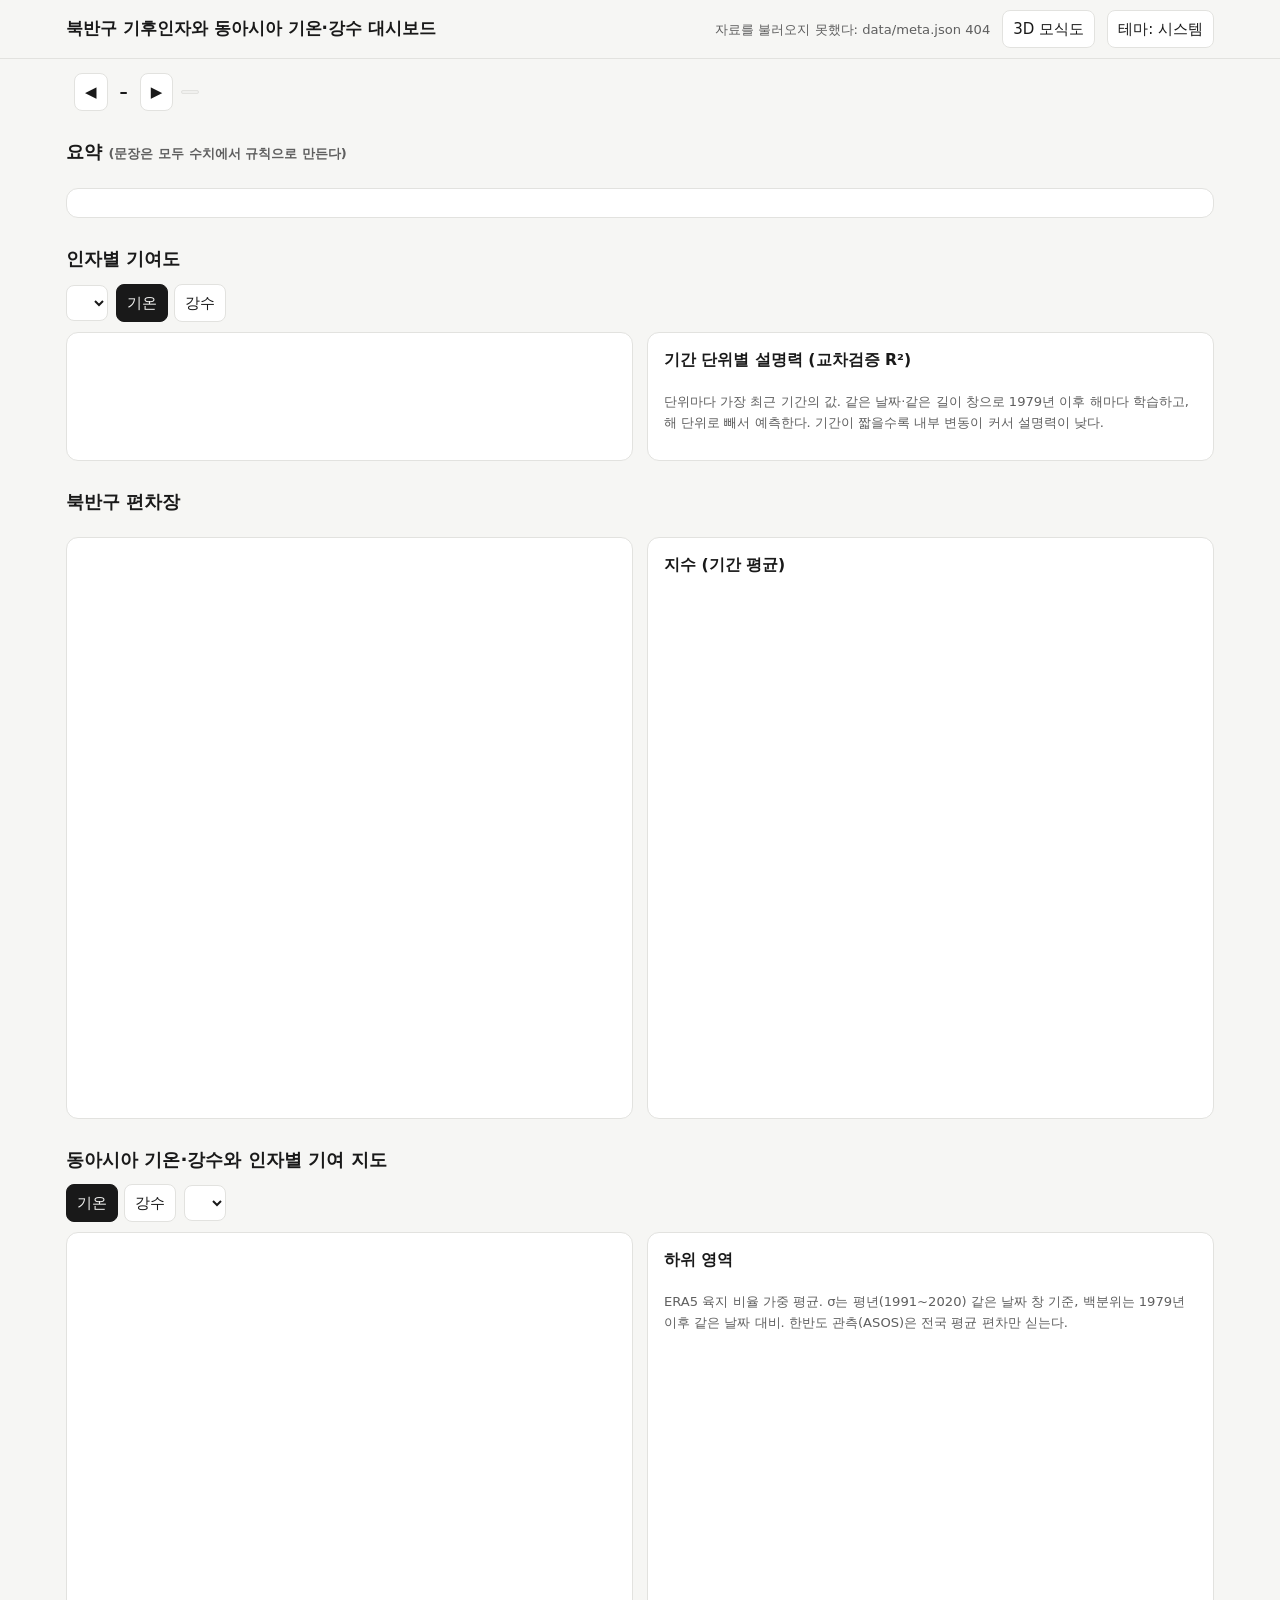
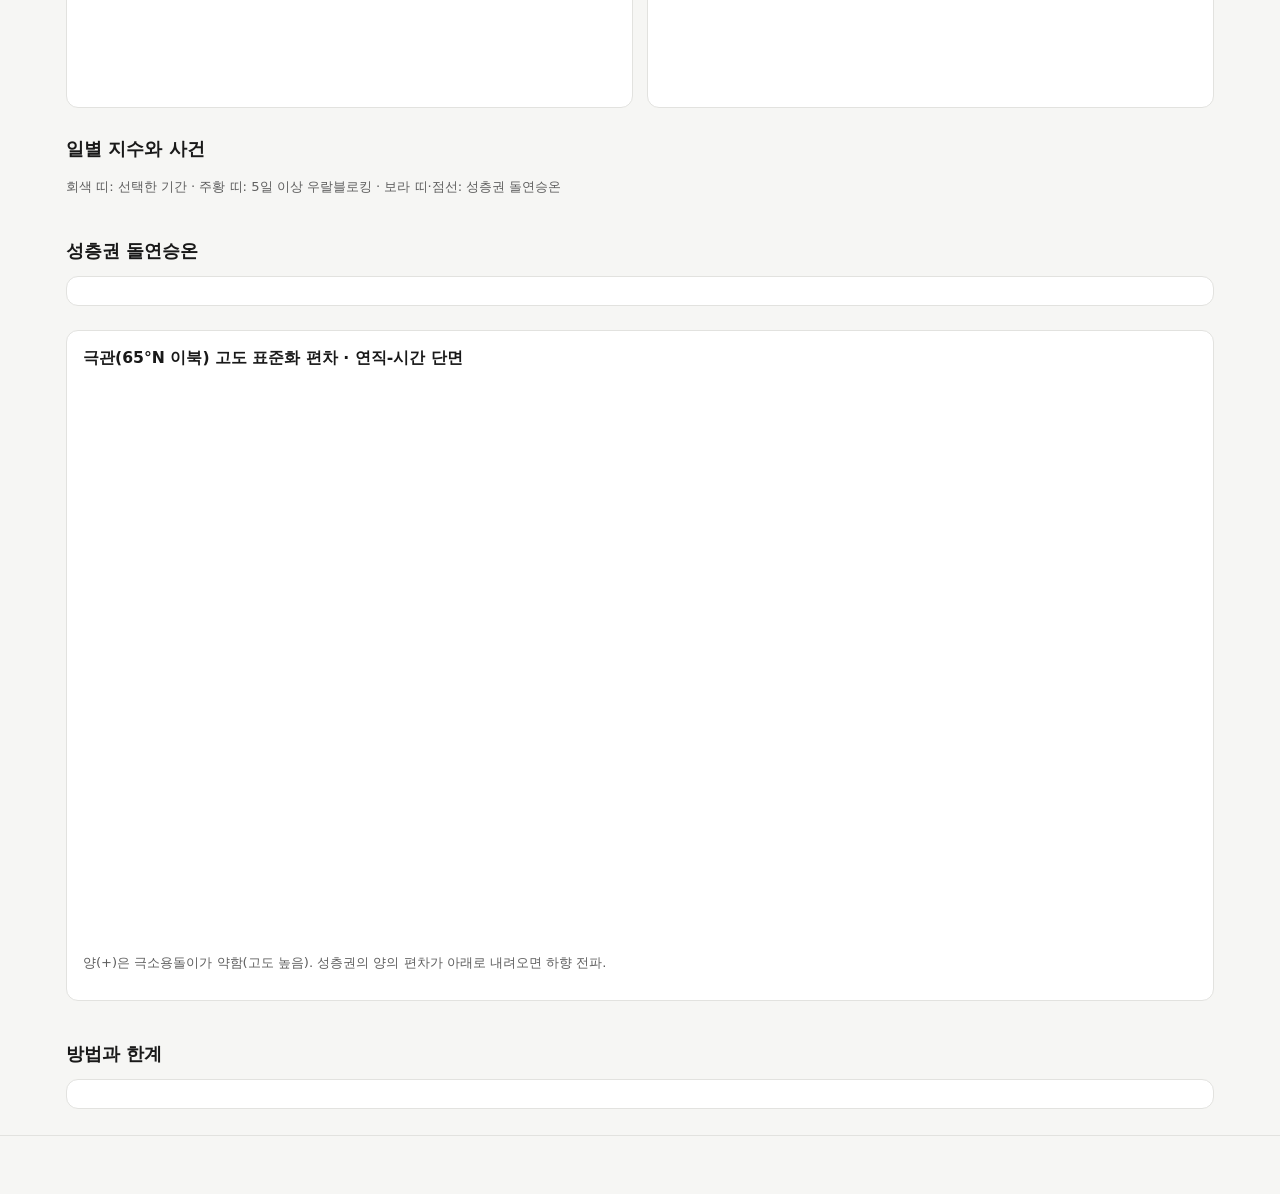
==== site/index.html @ d6f5bda0 "6·7단계: 정적 대시보드(site/)와 three.js 동적 모식도(site/schematic/) - 빌드 도구 없는 정적 페이지, 상대 경로, 밝음/어둠 테마, 휴대폰 폭 - " ====
<!doctype html>
<html lang="ko">
<head>
<meta charset="utf-8">
<meta name="viewport" content="width=device-width,initial-scale=1">
<title>동아시아 기후인자 대시보드</title>
<meta name="description" content="ERA5와 기상청 ASOS로 본 북반구 기후인자(우랄블로킹, 성층권 돌연승온, 엔소 등)와 동아시아·한반도 기온·강수 편차의 기간별 객관 분석">
<link rel="stylesheet" href="assets/style.css">
<script>try{const t=localStorage.getItem("theme");if(t)document.documentElement.dataset.theme=t}catch(e){}</script>
</head>
<body>
<header class="top"><div class="wrap">
  <h1>북반구 기후인자와 동아시아 기온·강수 대시보드</h1>
  <span class="meta" id="dataEnd">자료 불러오는 중…</span>
  <a href="schematic/" id="schemLink"><button type="button">3D 모식도</button></a>
  <button type="button" id="themeBtn" aria-label="테마 바꾸기">테마: 시스템</button>
</div></header>
<main class="wrap">
  <div class="controls" role="group" aria-label="기간 선택">
    <div class="tabs" id="kindTabs"></div>
    <button type="button" id="prevBtn" aria-label="앞 기간">◀</button>
    <span class="label" id="periodLabel">–</span>
    <button type="button" id="nextBtn" aria-label="뒤 기간">▶</button>
    <span class="pill" id="periodState"></span>
  </div>

  <section>
    <h2>요약 <span class="small">(문장은 모두 수치에서 규칙으로 만든다)</span></h2>
    <div class="tiles" id="tiles"></div>
    <div class="card" style="margin-top:12px"><ul class="sent" id="sentences"></ul></div>
  </section>

  <section>
    <h2>인자별 기여도</h2>
    <div class="row">
      <select id="regionSel" aria-label="영역"></select>
      <div class="tabs" id="varTabs"><button type="button" data-v="t" class="on">기온</button><button type="button" data-v="p">강수</button></div>
    </div>
    <div class="grid2" style="margin-top:10px">
      <div class="card"><div class="chart" id="barChart"></div><p class="small" id="barNote"></p></div>
      <div class="card"><h3 style="margin-top:0">기간 단위별 설명력 (교차검증 R²)</h3><div class="tw" id="r2Table"></div>
        <p class="small">단위마다 가장 최근 기간의 값. 같은 날짜·같은 길이 창으로 1979년 이후 해마다 학습하고, 해 단위로 빼서 예측한다. 기간이 짧을수록 내부 변동이 커서 설명력이 낮다.</p></div>
    </div>
  </section>

  <section>
    <h2>북반구 편차장</h2>
    <div class="tabs" id="nhTabs"></div>
    <div class="grid2" style="margin-top:10px">
      <div class="card mapbox"><canvas id="nhMap" width="600" height="600" aria-label="북반구 극투영 편차 지도"></canvas><div class="tip" id="nhTip"></div>
        <div class="legend" id="nhLegend"></div><p class="small" id="nhNote"></p></div>
      <div class="card">
        <h3 style="margin-top:0">지수 (기간 평균)</h3><div class="tw" id="idxTable"></div>
      </div>
    </div>
  </section>

  <section>
    <h2>동아시아 기온·강수와 인자별 기여 지도</h2>
    <div class="row">
      <div class="tabs" id="eaVarTabs"><button type="button" data-v="t2m" class="on">기온</button><button type="button" data-v="tp">강수</button></div>
      <select id="eaLayerSel" aria-label="지도 층"></select>
    </div>
    <div class="grid2" style="margin-top:10px">
      <div class="card mapbox"><canvas id="eaMap" width="600" height="480" aria-label="동아시아 지도"></canvas><div class="tip" id="eaTip"></div>
        <div class="legend" id="eaLegend"></div><p class="small" id="eaNote"></p></div>
      <div class="card"><h3 style="margin-top:0">하위 영역</h3><div class="tw" id="regTable"></div>
        <p class="small">ERA5 육지 비율 가중 평균. σ는 평년(1991~2020) 같은 날짜 창 기준, 백분위는 1979년 이후 같은 날짜 대비. 한반도 관측(ASOS)은 전국 평균 편차만 싣는다.</p></div>
    </div>
  </section>

  <section>
    <h2>일별 지수와 사건</h2>
    <p class="small">회색 띠: 선택한 기간 · 주황 띠: 5일 이상 우랄블로킹 · 보라 띠·점선: 성층권 돌연승온</p>
    <div class="grid2" id="tsGrid"></div>
  </section>

  <section id="sswSec">
    <h2 id="sswTitle">성층권 돌연승온</h2>
    <div class="card"><ul class="sent" id="sswSent"></ul></div>
    <div class="grid2" style="margin-top:12px" id="sswCharts"></div>
    <div class="card mapbox" style="margin-top:12px"><h3 style="margin-top:0">극관(65°N 이북) 고도 표준화 편차 · 연직-시간 단면</h3>
      <canvas id="pchCanvas" aria-label="극관 고도 편차 단면"></canvas><div class="tip" id="pchTip"></div>
      <div class="legend" id="pchLegend"></div><p class="small">양(+)은 극소용돌이가 약함(고도 높음). 성층권의 양의 편차가 아래로 내려오면 하향 전파.</p></div>
    <div class="grid2" style="margin-top:12px" id="sswHist"></div>
  </section>

  <section>
    <h2>방법과 한계</h2>
    <div class="card small" id="methods"></div>
  </section>
</main>
<footer><div class="wrap" id="footer"></div></footer>
<script src="assets/viz.js"></script>
<script src="assets/app.js"></script>
</body>
</html>
---- site/assets/style.css ----
/* 대시보드·모식도 공통 스타일. 색은 역할별 토큰으로만 쓴다. */
:root {
  color-scheme: light;
  --bg: #f6f6f4; --surface: #ffffff; --surface-2: #f0f0ee; --line: #e2e2df;
  --ink: #191919; --ink-2: #5f5f5f; --ink-3: #8a8a8a;
  --warm: #c8393a; --cool: #2370cd; --accent: #257de0; --accent-ink: #ffffff;
  --s1: #257de0; --s2: #f47230; --s3: #00b894; --s4: #6a4ce2; --grid: #ececea;
  --band-block: rgba(244, 114, 48, .16); --band-ssw: rgba(106, 76, 226, .16); --band-sel: rgba(25, 25, 25, .07);
  --note: #fff6e0; --note-line: #efd9a3;
}
@media (prefers-color-scheme: dark) {
  :root:not([data-theme="light"]) {
    color-scheme: dark;
    --bg: #121212; --surface: #1c1c1c; --surface-2: #262626; --line: #333333;
    --ink: #efefef; --ink-2: #a8a8a8; --ink-3: #7c7c7c;
    --warm: #eb6263; --cool: #4f9bf0; --accent: #338ced; --accent-ink: #0b0b0b;
    --s1: #338ced; --s2: #e76624; --s3: #00a888; --s4: #9887ef; --grid: #2a2a2a;
    --band-block: rgba(231, 102, 36, .22); --band-ssw: rgba(152, 135, 239, .22); --band-sel: rgba(255, 255, 255, .08);
    --note: #2b2615; --note-line: #4d4223;
  }
}
:root[data-theme="dark"] {
  color-scheme: dark;
  --bg: #121212; --surface: #1c1c1c; --surface-2: #262626; --line: #333333;
  --ink: #efefef; --ink-2: #a8a8a8; --ink-3: #7c7c7c;
  --warm: #eb6263; --cool: #4f9bf0; --accent: #338ced; --accent-ink: #0b0b0b;
  --s1: #338ced; --s2: #e76624; --s3: #00a888; --s4: #9887ef; --grid: #2a2a2a;
  --band-block: rgba(231, 102, 36, .22); --band-ssw: rgba(152, 135, 239, .22); --band-sel: rgba(255, 255, 255, .08);
  --note: #2b2615; --note-line: #4d4223;
}
* { box-sizing: border-box; }
html, body { margin: 0; background: var(--bg); color: var(--ink); }
body { font-family: "Pretendard", "Noto Sans KR", "Apple SD Gothic Neo", "Malgun Gothic", system-ui, sans-serif;
  font-size: 15px; line-height: 1.6; -webkit-text-size-adjust: 100%; }
a { color: var(--accent); }
header.top { position: sticky; top: 0; z-index: 20; background: color-mix(in srgb, var(--bg) 92%, transparent);
  backdrop-filter: blur(6px); border-bottom: 1px solid var(--line); }
.wrap { max-width: 1180px; margin: 0 auto; padding: 0 16px; }
.top .wrap { display: flex; align-items: center; gap: 12px; padding-top: 10px; padding-bottom: 10px; flex-wrap: wrap; }
.top h1 { font-size: 1.05rem; margin: 0; line-height: 1.3; flex: 1 1 260px; }
.top .meta { color: var(--ink-2); font-size: .82rem; }
button, select { font: inherit; color: var(--ink); background: var(--surface); border: 1px solid var(--line);
  border-radius: 8px; padding: 6px 10px; cursor: pointer; min-height: 36px; }
button:hover, select:hover { border-color: var(--ink-3); }
button[aria-pressed="true"], .tabs button.on { background: var(--ink); color: var(--bg); border-color: var(--ink); }
button:disabled { opacity: .4; cursor: default; }
.tabs { display: flex; gap: 6px; flex-wrap: wrap; }
.controls { display: flex; gap: 8px; align-items: center; flex-wrap: wrap; margin: 14px 0 6px; }
.controls .label { font-weight: 600; font-size: 1.02rem; margin: 0 4px; }
.pill { display: inline-block; font-size: .78rem; padding: 1px 8px; border-radius: 999px; border: 1px solid var(--line);
  color: var(--ink-2); background: var(--surface-2); }
main { padding-bottom: 64px; }
section { margin: 26px 0; }
h2 { font-size: 1.15rem; margin: 0 0 10px; }
h3 { font-size: .98rem; margin: 16px 0 6px; }
.card { background: var(--surface); border: 1px solid var(--line); border-radius: 12px; padding: 14px 16px; }
.grid2 { display: grid; grid-template-columns: repeat(auto-fit, minmax(320px, 1fr)); gap: 14px; }
.tiles { display: grid; grid-template-columns: repeat(auto-fit, minmax(160px, 1fr)); gap: 10px; }
.tile { background: var(--surface); border: 1px solid var(--line); border-radius: 10px; padding: 10px 12px; }
.tile .k { color: var(--ink-2); font-size: .8rem; }
.tile .v { font-size: 1.45rem; font-weight: 700; line-height: 1.25; font-variant-numeric: tabular-nums; }
.tile .n { color: var(--ink-2); font-size: .8rem; }
.pos { color: var(--warm); } .neg { color: var(--cool); }
ul.sent { margin: 0; padding-left: 1.1em; } ul.sent li { margin: 4px 0; }
.tw { overflow-x: auto; }
table { border-collapse: collapse; width: 100%; font-size: .86rem; font-variant-numeric: tabular-nums; }
th, td { padding: 6px 8px; border-bottom: 1px solid var(--line); text-align: right; white-space: nowrap; }
th { color: var(--ink-2); font-weight: 600; }
th:first-child, td:first-child { text-align: left; }
tr:last-child td { border-bottom: none; }
.mapbox { position: relative; }
.mapbox canvas { width: 100%; height: auto; display: block; touch-action: pan-y; }
.legend { display: flex; align-items: center; gap: 8px; font-size: .78rem; color: var(--ink-2); margin-top: 6px; flex-wrap: wrap; }
.legend canvas { width: 220px; height: 12px; border-radius: 3px; max-width: 60vw; }
.tip { position: absolute; pointer-events: none; background: var(--surface); border: 1px solid var(--line); color: var(--ink);
  border-radius: 8px; padding: 6px 8px; font-size: .8rem; box-shadow: 0 2px 10px rgba(0,0,0,.12); white-space: nowrap;
  display: none; z-index: 5; font-variant-numeric: tabular-nums; }
.chart { position: relative; }
.chart svg { width: 100%; height: auto; display: block; overflow: visible; }
.chart text { fill: var(--ink-2); font-size: 11px; }
.chart .t-title { fill: var(--ink); font-size: 12.5px; font-weight: 600; }
.small { color: var(--ink-2); font-size: .82rem; }
.note { background: var(--note); border: 1px solid var(--note-line); border-radius: 10px; padding: 10px 14px; font-size: .88rem; }
.row { display: flex; gap: 8px; align-items: center; flex-wrap: wrap; }
footer { color: var(--ink-2); font-size: .82rem; border-top: 1px solid var(--line); padding: 18px 0 40px; }
.sr { position: absolute; width: 1px; height: 1px; overflow: hidden; clip: rect(0 0 0 0); }
@media (max-width: 520px) {
  body { font-size: 14px; }
  .tile .v { font-size: 1.2rem; }
  .grid2 { grid-template-columns: 1fr; }
}
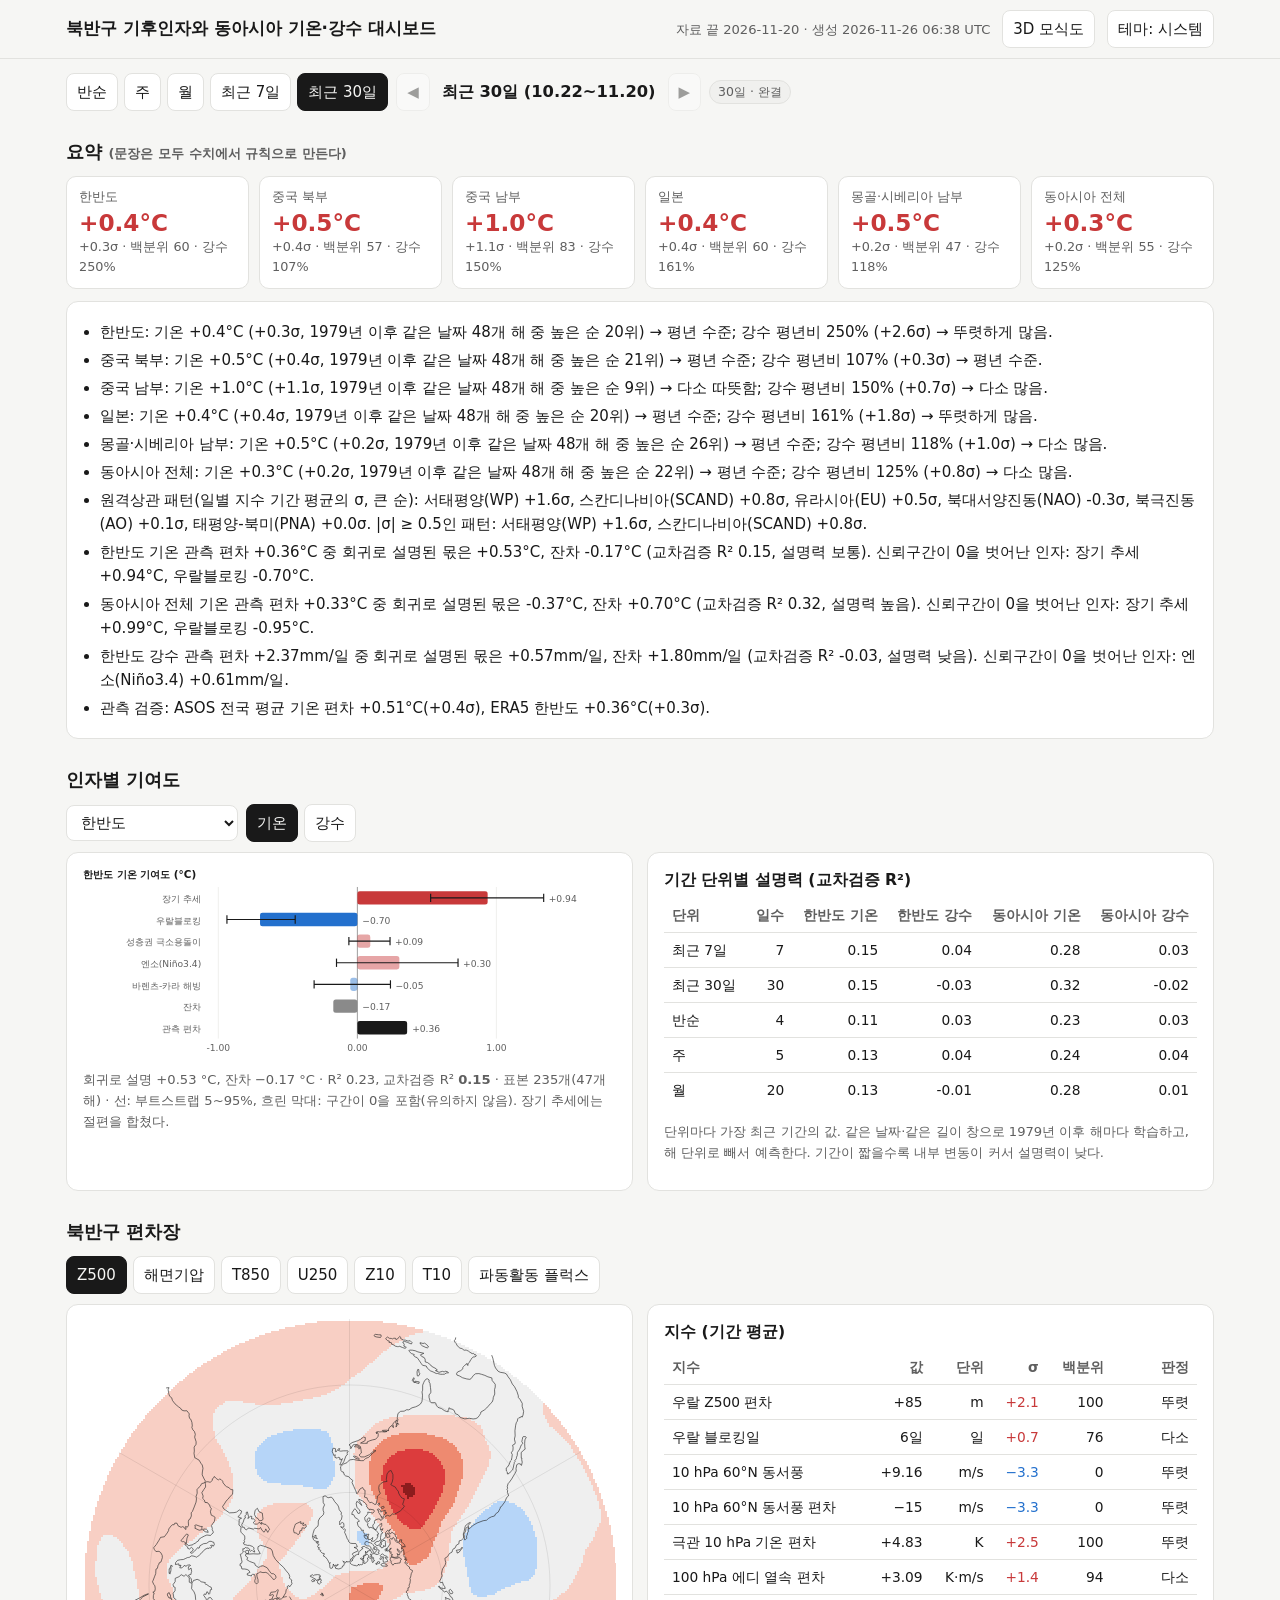
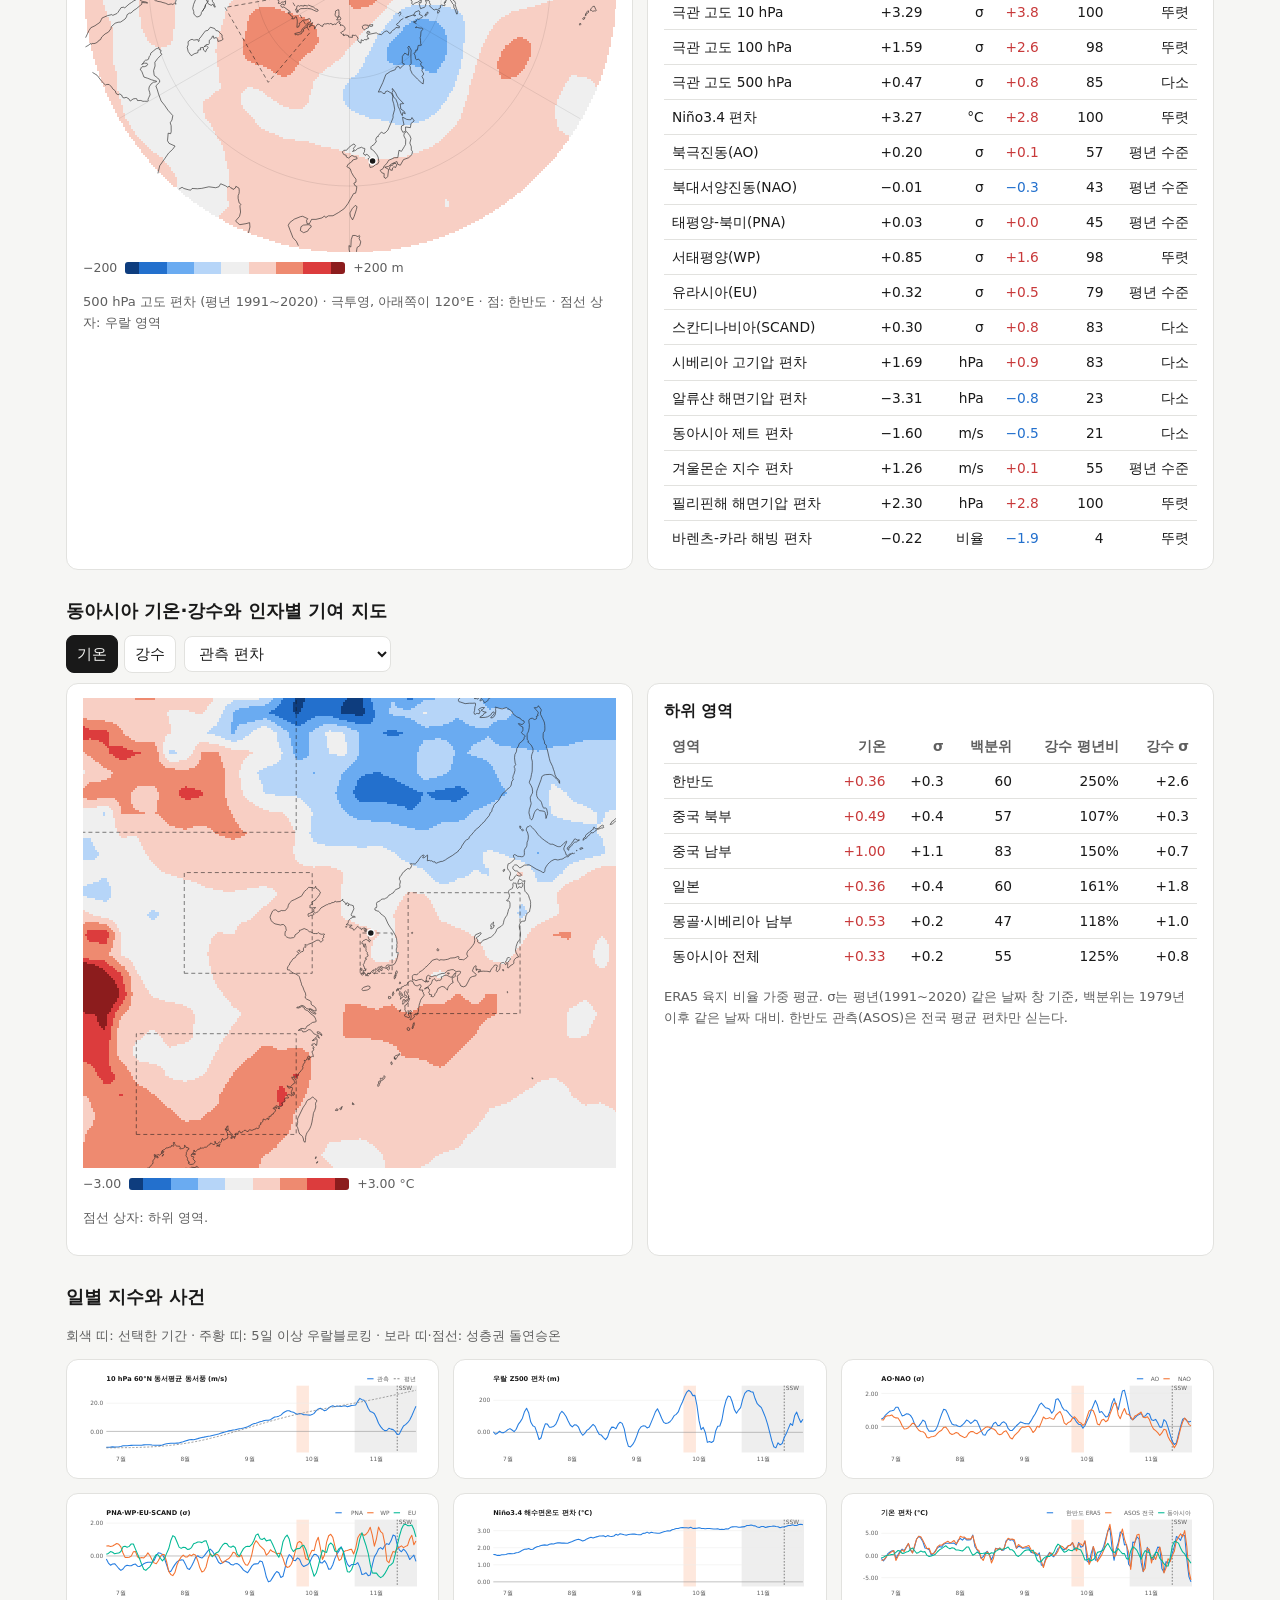
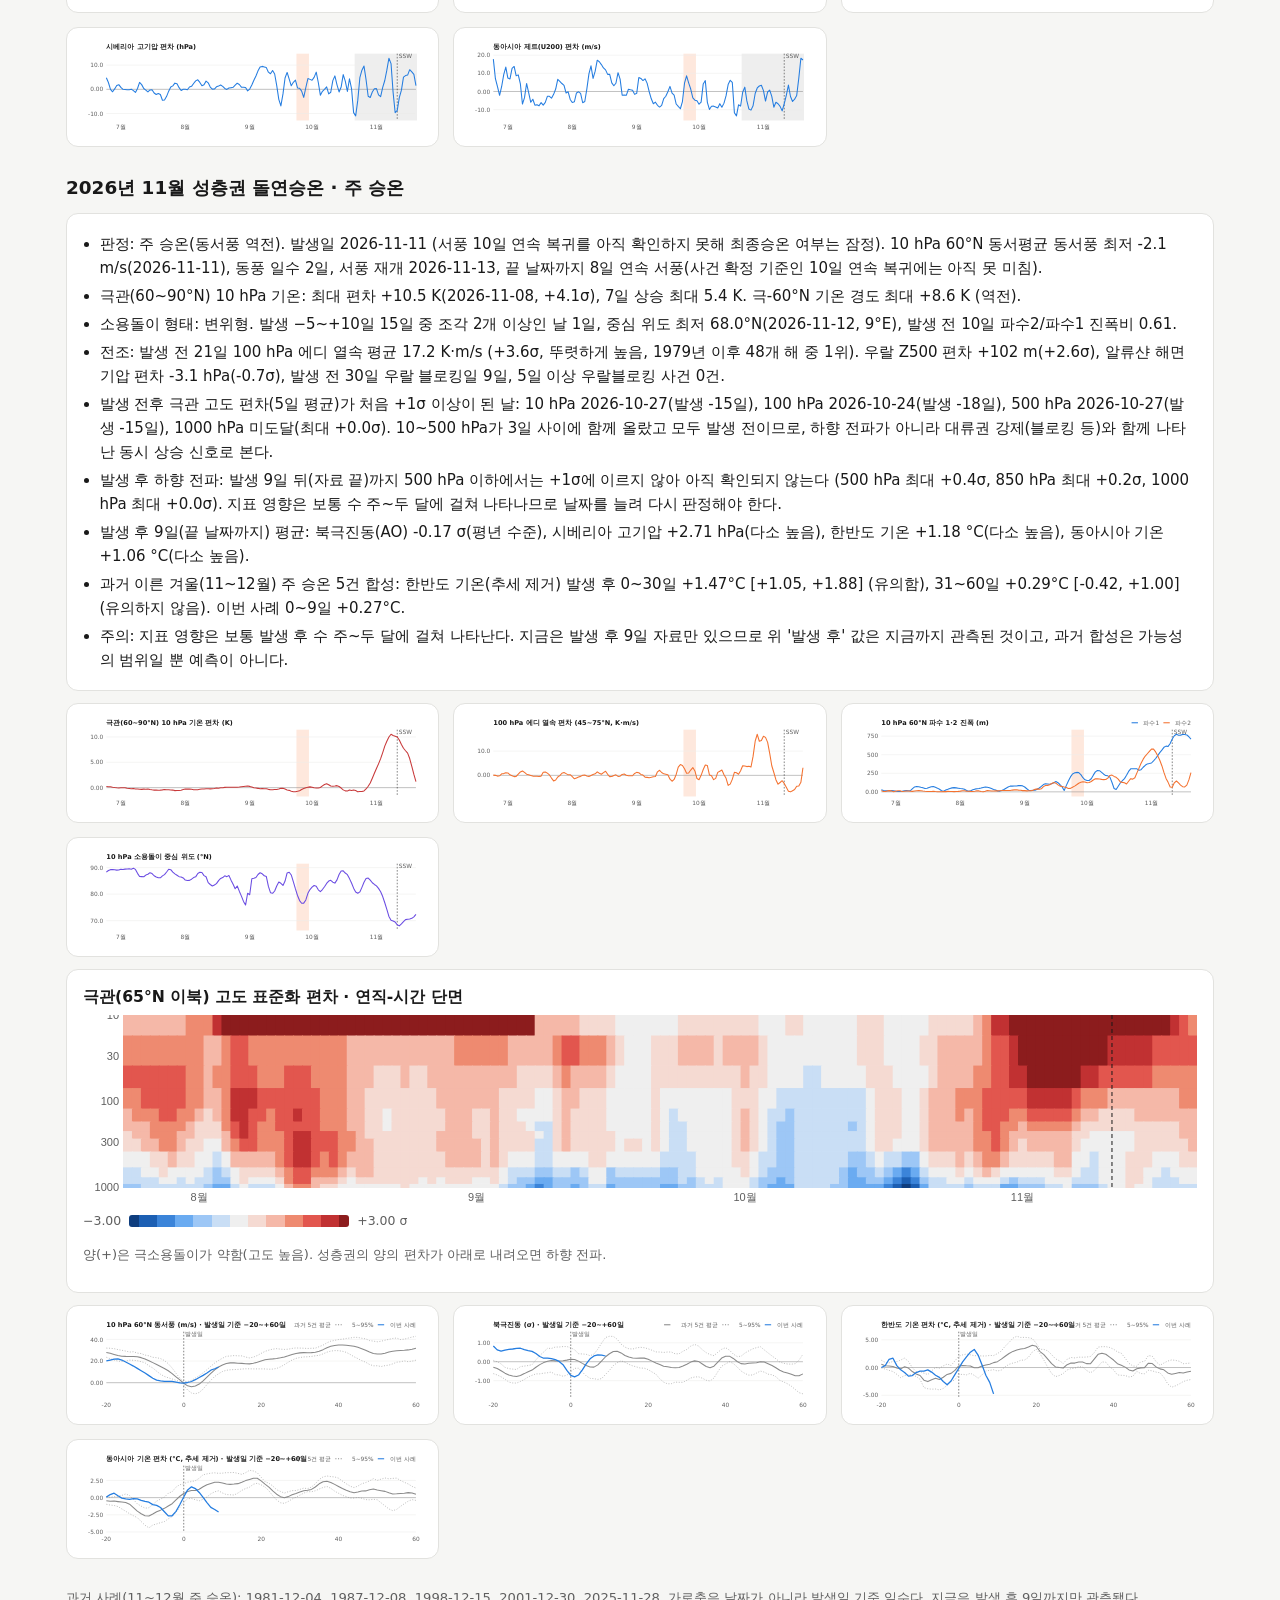
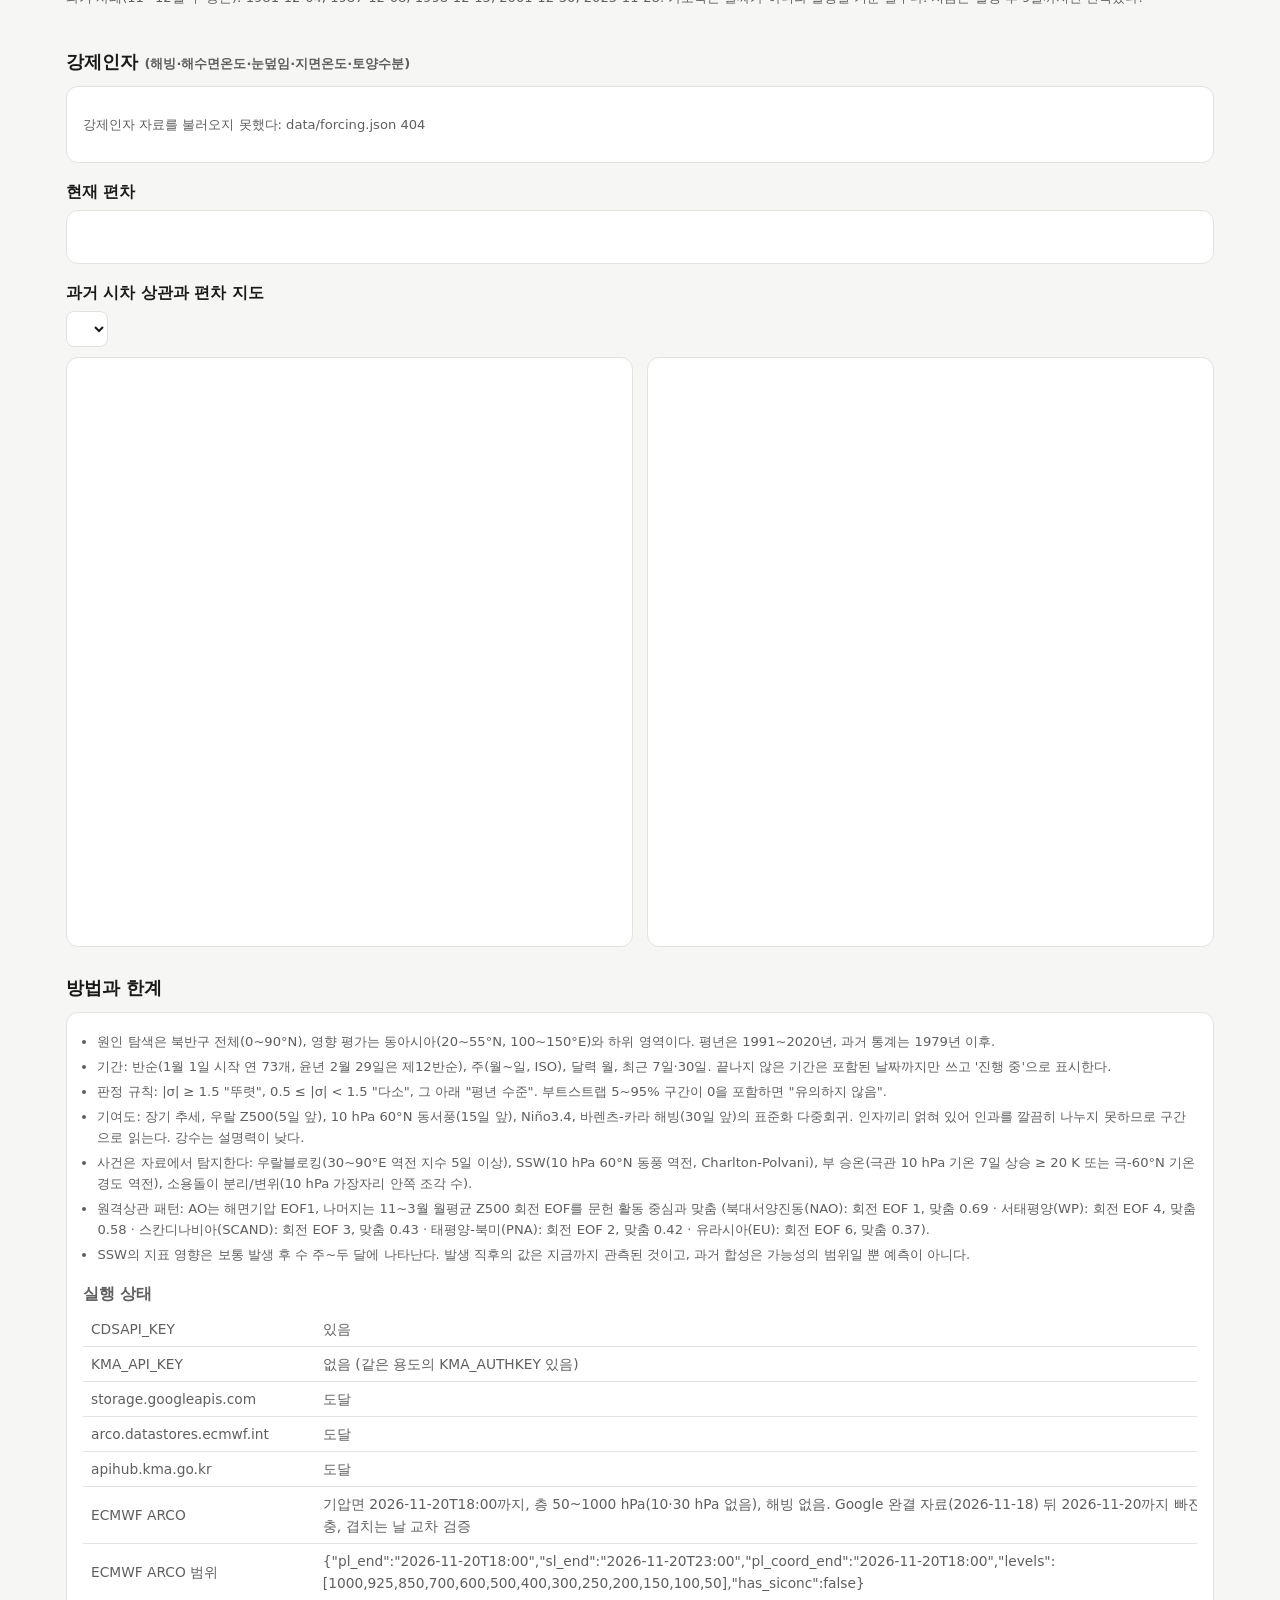
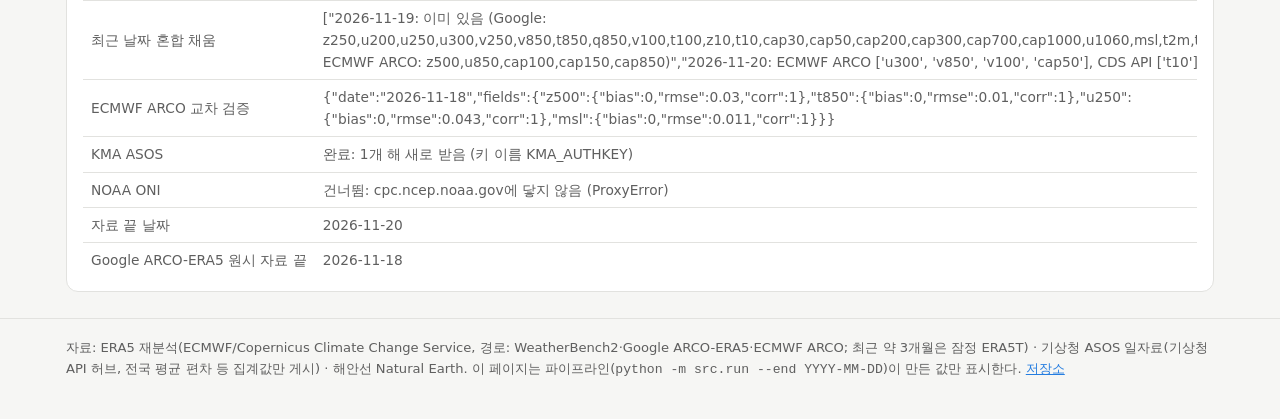
==== commit 37c1abec: "강제인자 연관성 분석 추가, 2 m 기온 북반구 수집, 모식도 눈덮임·용량 압축 - fetch: t2m을 북반구(0~90°N, 24시각 평균)로 받는다. 동아시아 지수는 같은 영역" ====
--- a/site/index.html
+++ b/site/index.html
@@ -85,6 +85,25 @@
     <div class="grid2" style="margin-top:12px" id="sswHist"></div>
   </section>
 
+  <section id="forcingSec">
+    <h2>강제인자 <span class="small">(해빙·해수면온도·눈덮임·지면온도·토양수분)</span></h2>
+    <div class="card"><ul class="sent" id="fcSent"></ul></div>
+    <h3>현재 편차</h3>
+    <div class="card"><ul class="sent" id="fcState"></ul><div class="tw" style="margin-top:10px" id="fcTable"></div><p class="small" id="fcTableNote"></p></div>
+    <h3>과거 시차 상관과 편차 지도</h3>
+    <div class="row">
+      <select id="fcTarget" aria-label="상관 대상"></select>
+      <div class="tabs" id="fcSeason"></div>
+      <div class="tabs" id="fcLag"></div>
+    </div>
+    <div class="grid2" style="margin-top:10px">
+      <div class="card"><div class="chart" id="fcBars"></div><p class="small" id="fcBarNote"></p></div>
+      <div class="card mapbox"><div class="tabs" id="fcMapTabs" style="margin-bottom:8px"></div>
+        <canvas id="fcMap" width="600" height="600" aria-label="강제인자 편차 지도(극투영)"></canvas><div class="tip" id="fcTip"></div>
+        <div class="legend" id="fcLegend"></div><p class="small" id="fcMapNote"></p></div>
+    </div>
+  </section>
+
   <section>
     <h2>방법과 한계</h2>
     <div class="card small" id="methods"></div>
@@ -93,5 +112,6 @@
 <footer><div class="wrap" id="footer"></div></footer>
 <script src="assets/viz.js"></script>
 <script src="assets/app.js"></script>
+<script src="assets/forcing.js"></script>
 </body>
 </html>
--- a/site/assets/style.css
+++ b/site/assets/style.css
@@ -54,7 +54,8 @@
 h2 { font-size: 1.15rem; margin: 0 0 10px; }
 h3 { font-size: .98rem; margin: 16px 0 6px; }
 .card { background: var(--surface); border: 1px solid var(--line); border-radius: 12px; padding: 14px 16px; }
-.grid2 { display: grid; grid-template-columns: repeat(auto-fit, minmax(320px, 1fr)); gap: 14px; }
+.grid2 { display: grid; grid-template-columns: repeat(auto-fit, minmax(min(320px, 100%), 1fr)); gap: 14px; }
+.grid2 > *, .tiles > * { min-width: 0; }
 .tiles { display: grid; grid-template-columns: repeat(auto-fit, minmax(160px, 1fr)); gap: 10px; }
 .tile { background: var(--surface); border: 1px solid var(--line); border-radius: 10px; padding: 10px 12px; }
 .tile .k { color: var(--ink-2); font-size: .8rem; }
@@ -87,5 +88,5 @@
 @media (max-width: 520px) {
   body { font-size: 14px; }
   .tile .v { font-size: 1.2rem; }
-  .grid2 { grid-template-columns: 1fr; }
+  .grid2 { grid-template-columns: minmax(0, 1fr); }
 }
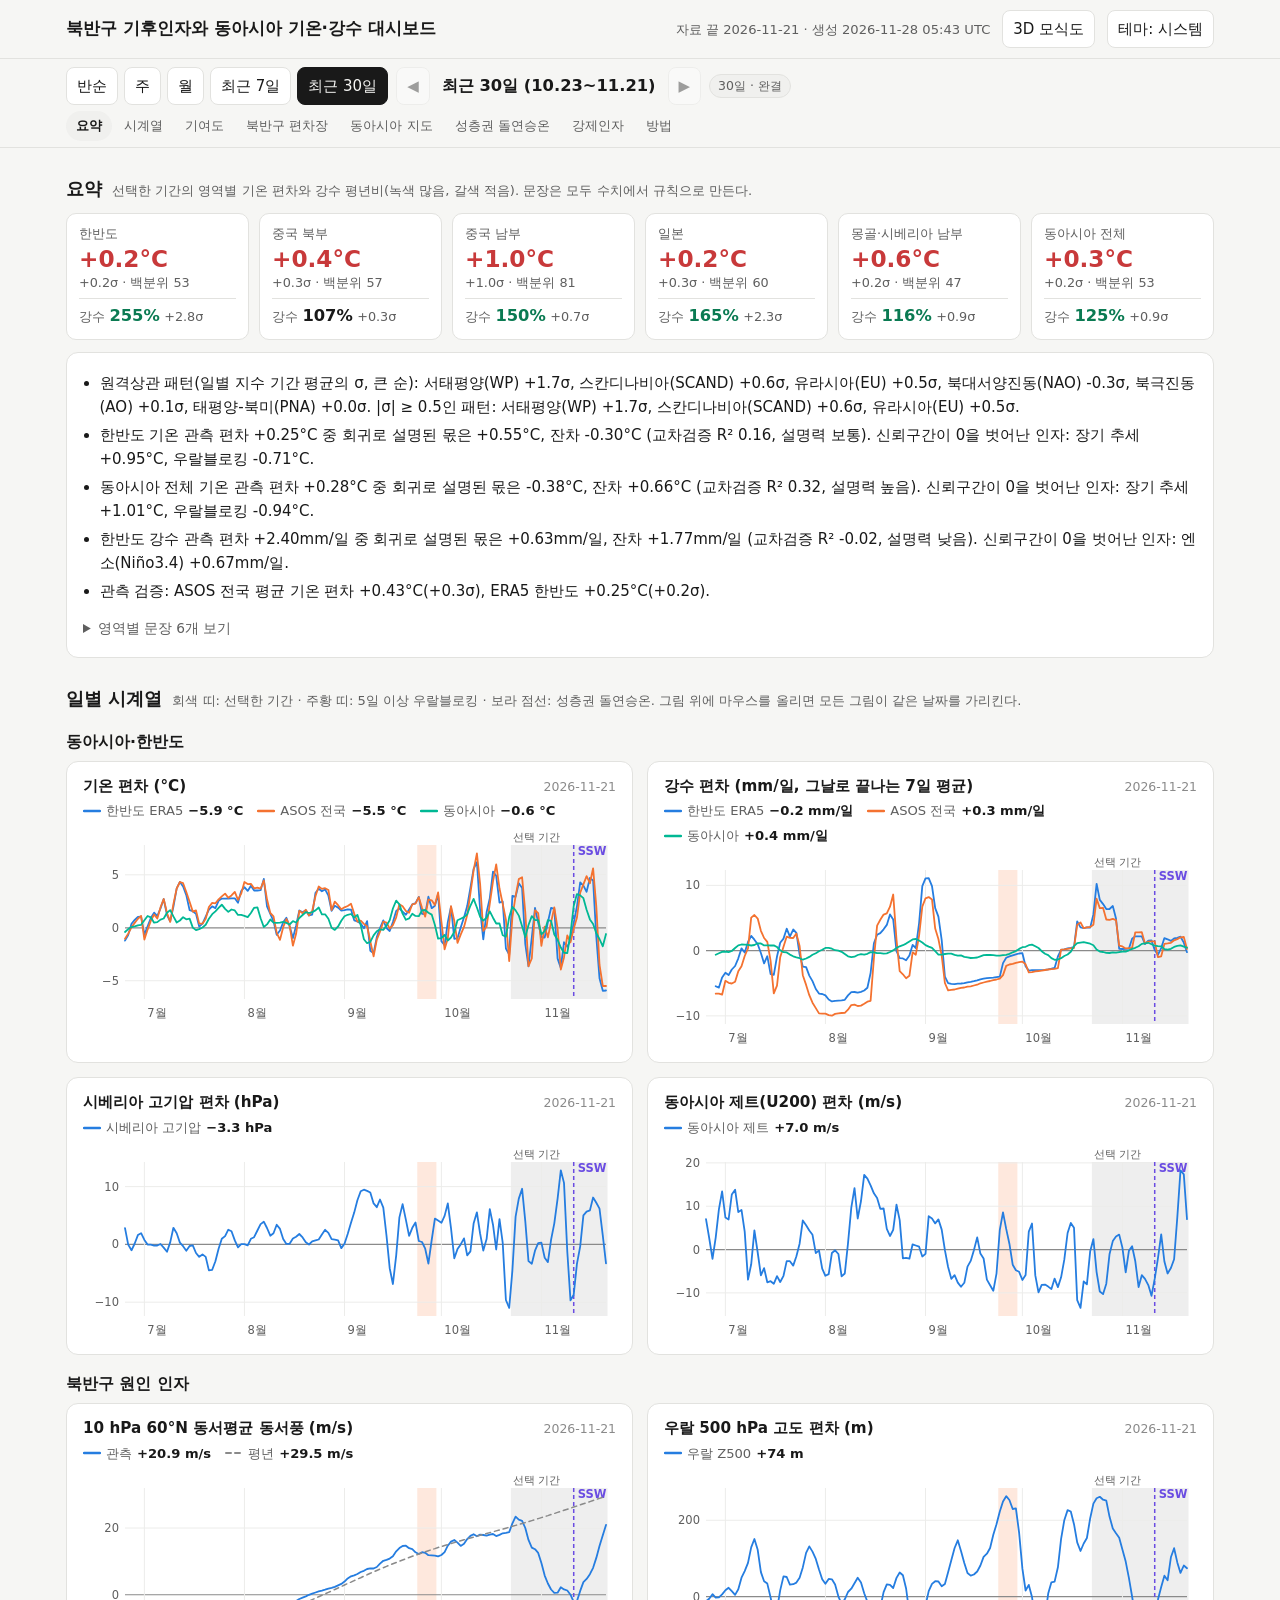
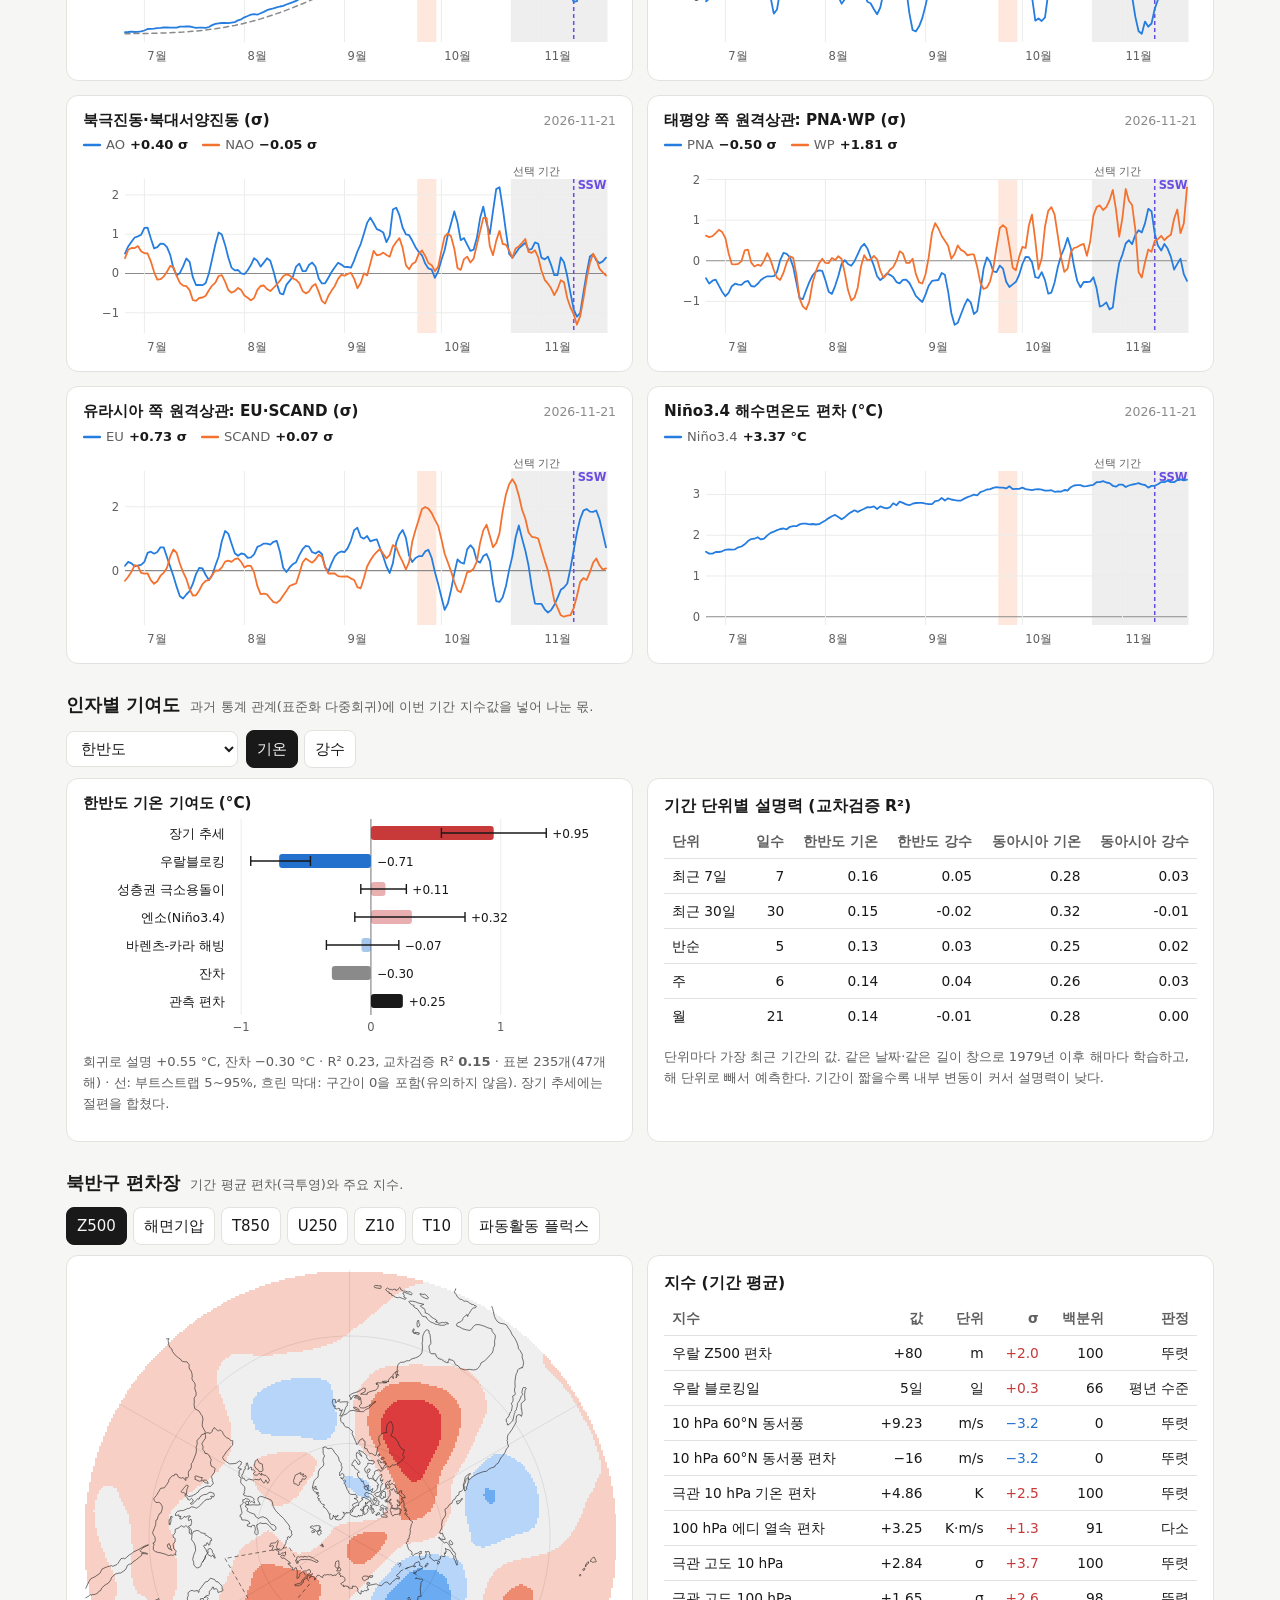
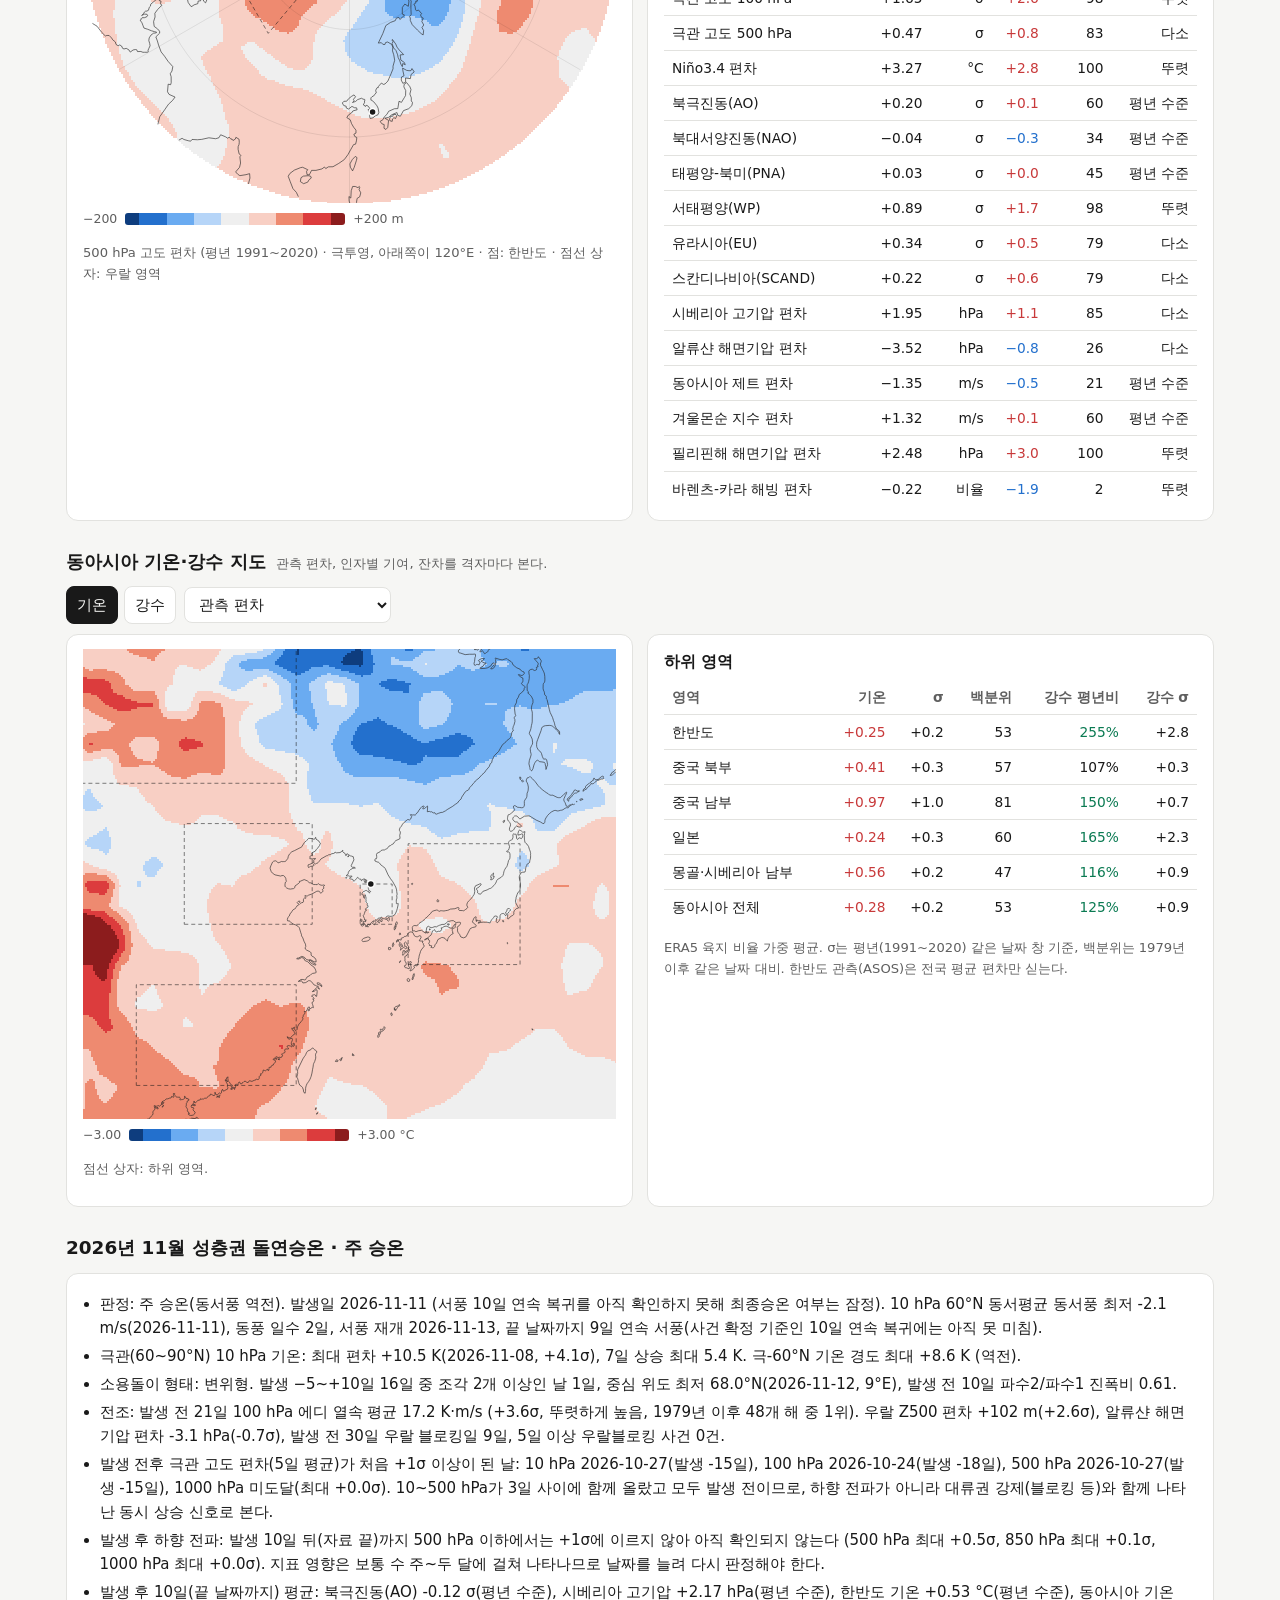
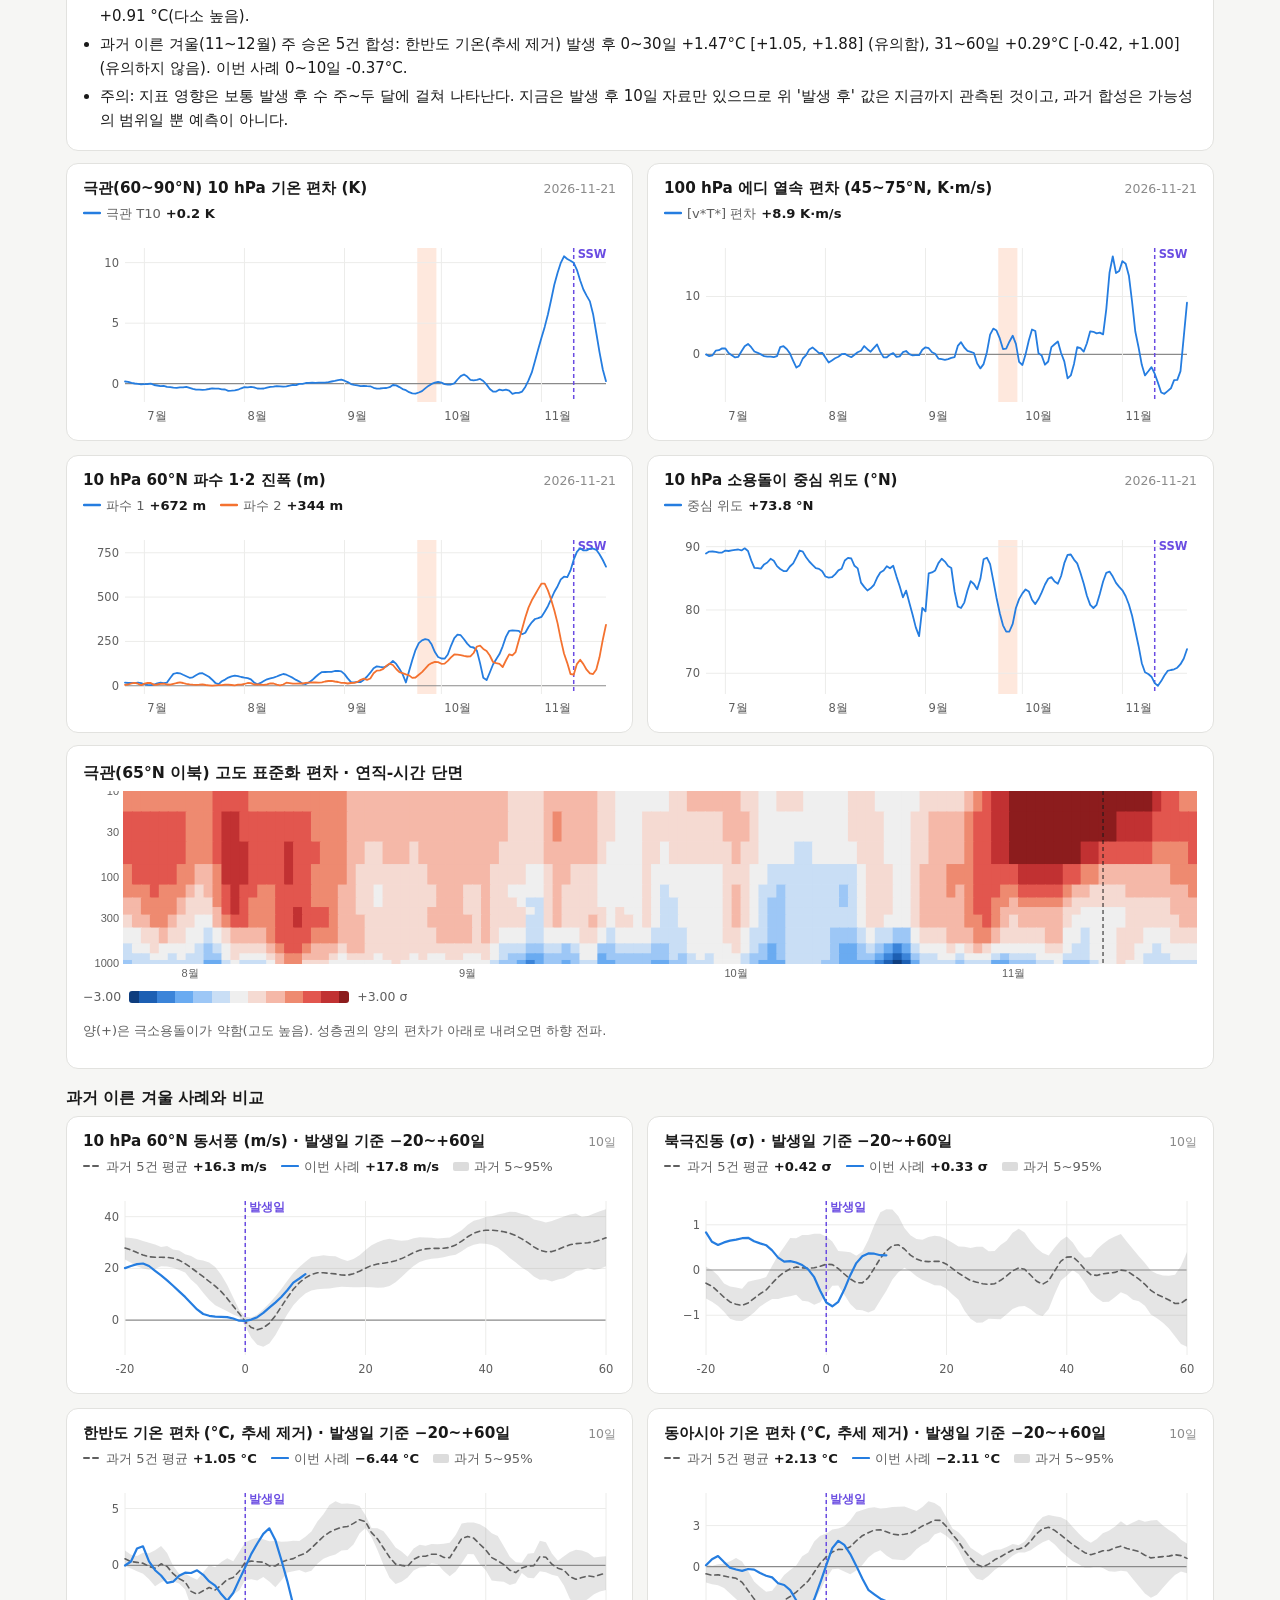
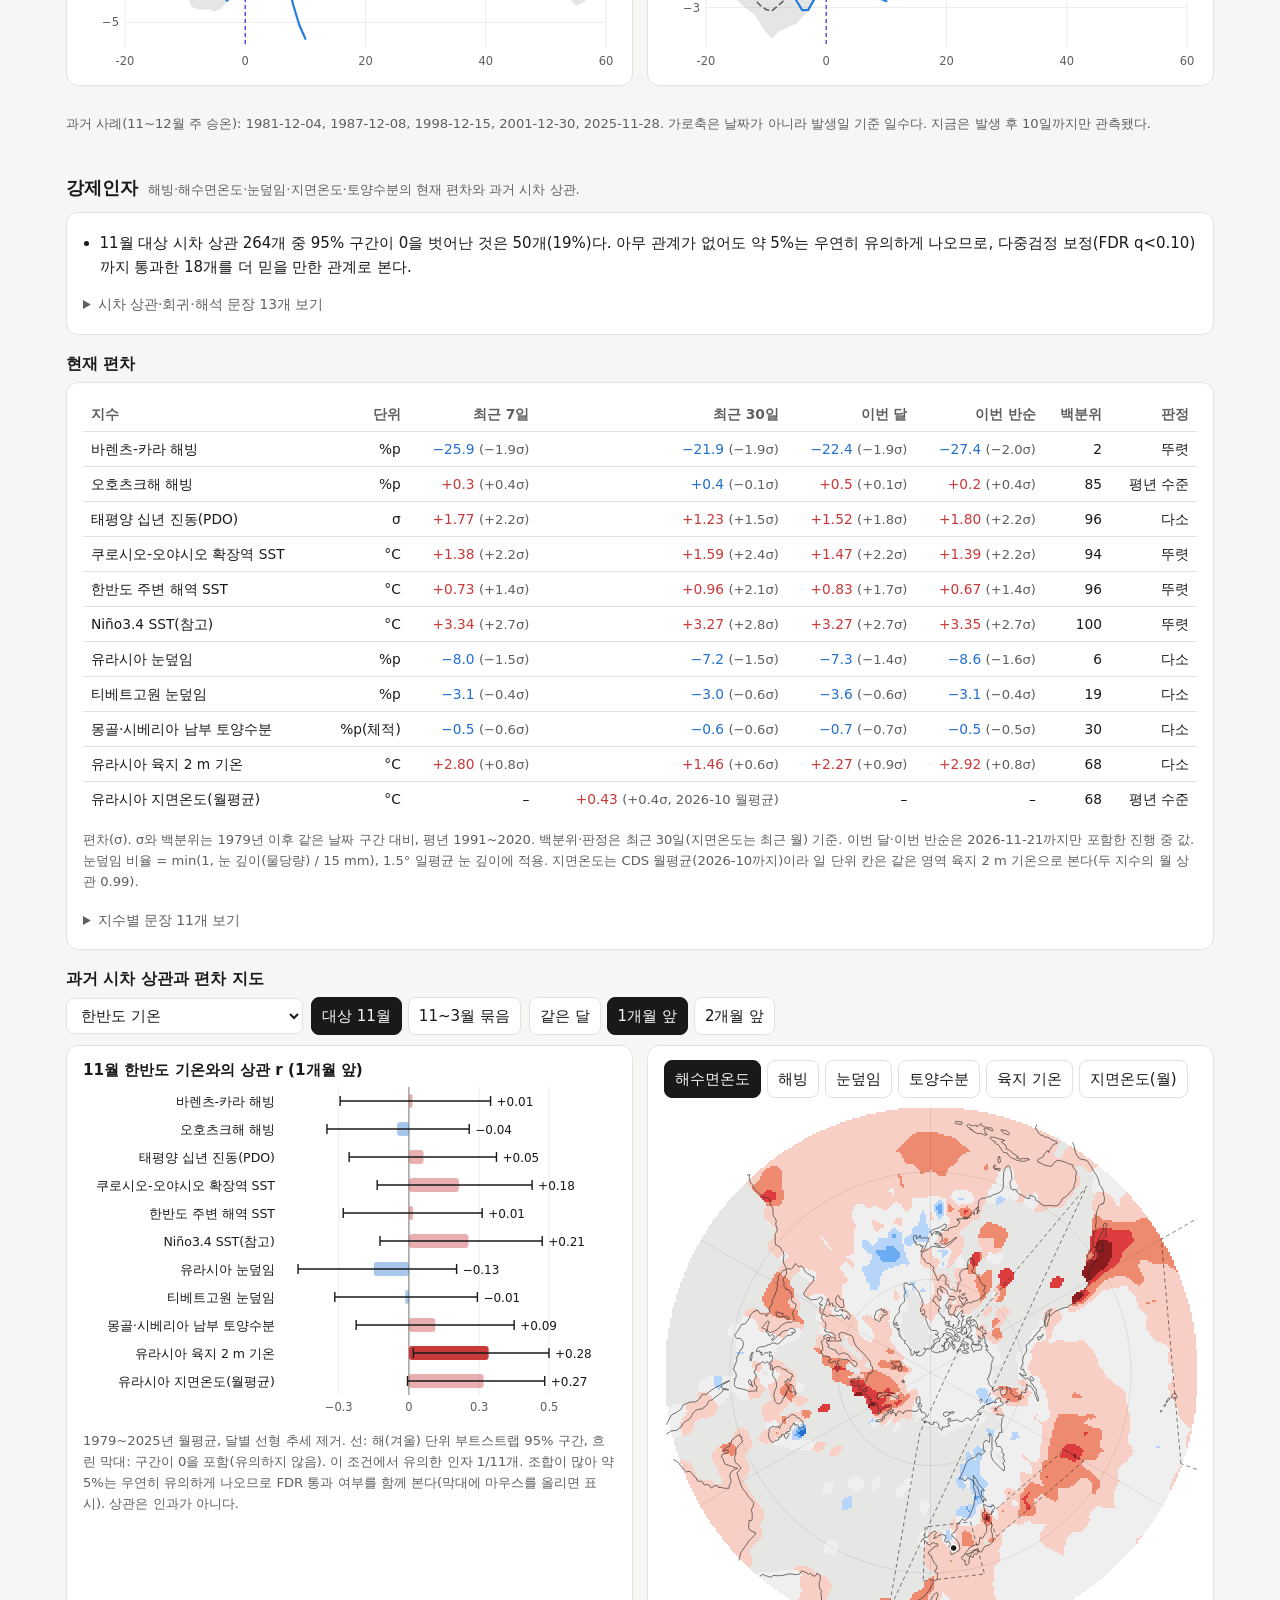
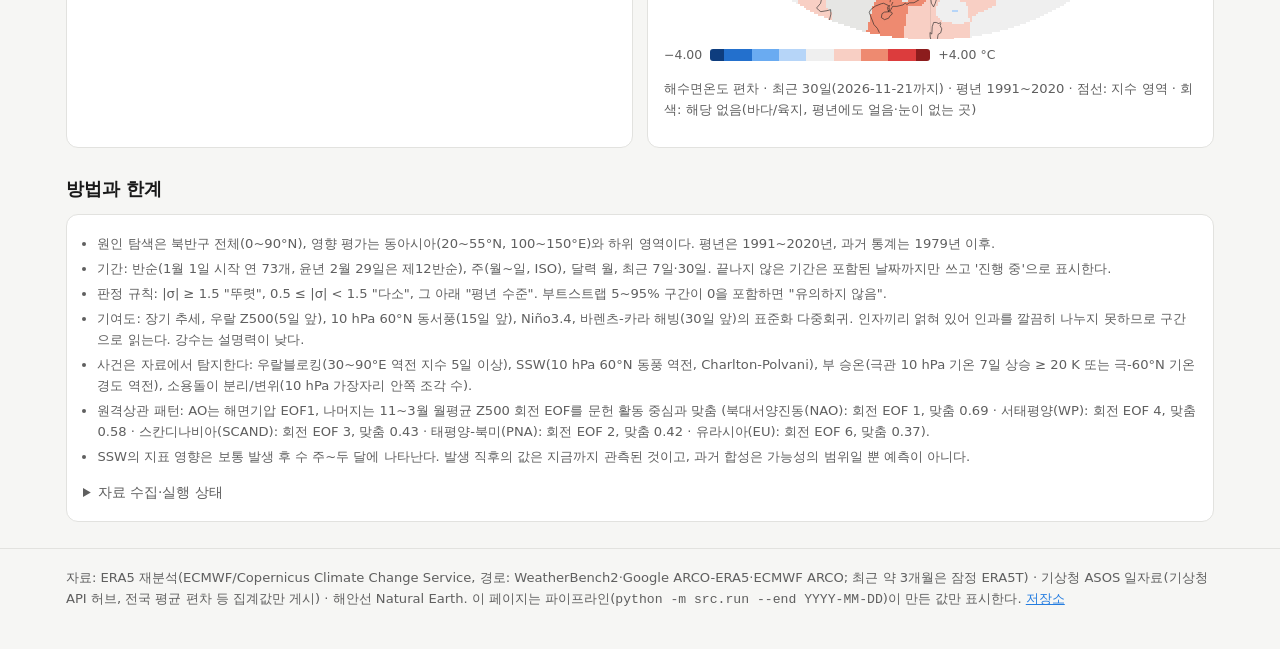
==== commit 61bef419: "대시보드 정리: 시계열 가독성 개선, 목차·절 설명, 반복 문장 접기, 강수 갈색–녹색 시계열 (V.lineChart) - 640 단위 SVG를 칸에 줄여 넣던 방식을 버리고 실제" ====
--- a/site/index.html
+++ b/site/index.html
@@ -15,7 +15,7 @@
   <a href="schematic/" id="schemLink"><button type="button">3D 모식도</button></a>
   <button type="button" id="themeBtn" aria-label="테마 바꾸기">테마: 시스템</button>
 </div></header>
-<main class="wrap">
+<div class="toolbar"><div class="wrap">
   <div class="controls" role="group" aria-label="기간 선택">
     <div class="tabs" id="kindTabs"></div>
     <button type="button" id="prevBtn" aria-label="앞 기간">◀</button>
@@ -23,28 +23,44 @@
     <button type="button" id="nextBtn" aria-label="뒤 기간">▶</button>
     <span class="pill" id="periodState"></span>
   </div>
+  <nav class="toc" aria-label="목차">
+    <a href="#sumSec">요약</a><a href="#tsSec">시계열</a><a href="#attrSec">기여도</a><a href="#nhSec">북반구 편차장</a>
+    <a href="#eaSec">동아시아 지도</a><a href="#sswSec">성층권 돌연승온</a><a href="#forcingSec">강제인자</a><a href="#methodSec">방법</a>
+  </nav>
+</div></div>
+<main class="wrap">
 
-  <section>
-    <h2>요약 <span class="small">(문장은 모두 수치에서 규칙으로 만든다)</span></h2>
+  <section id="sumSec">
+    <div class="sec-head"><h2>요약</h2><p class="small">선택한 기간의 영역별 기온 편차와 강수 평년비(녹색 많음, 갈색 적음). 문장은 모두 수치에서 규칙으로 만든다.</p></div>
     <div class="tiles" id="tiles"></div>
-    <div class="card" style="margin-top:12px"><ul class="sent" id="sentences"></ul></div>
+    <div class="card" style="margin-top:12px"><ul class="sent" id="sentences"></ul>
+      <details class="more"><summary id="regSentSum">영역별 문장</summary><ul class="sent" id="regSentences"></ul></details></div>
   </section>
 
-  <section>
-    <h2>인자별 기여도</h2>
+  <section id="tsSec">
+    <div class="sec-head"><h2>일별 시계열</h2>
+      <p class="small">회색 띠: 선택한 기간 · 주황 띠: 5일 이상 우랄블로킹 · 보라 점선: 성층권 돌연승온. 그림 위에 마우스를 올리면 모든 그림이 같은 날짜를 가리킨다.</p></div>
+    <h3>동아시아·한반도</h3>
+    <div class="charts" id="tsImpact"></div>
+    <h3>북반구 원인 인자</h3>
+    <div class="charts" id="tsCause"></div>
+  </section>
+
+  <section id="attrSec">
+    <div class="sec-head"><h2>인자별 기여도</h2><p class="small">과거 통계 관계(표준화 다중회귀)에 이번 기간 지수값을 넣어 나눈 몫.</p></div>
     <div class="row">
       <select id="regionSel" aria-label="영역"></select>
       <div class="tabs" id="varTabs"><button type="button" data-v="t" class="on">기온</button><button type="button" data-v="p">강수</button></div>
     </div>
     <div class="grid2" style="margin-top:10px">
-      <div class="card"><div class="chart" id="barChart"></div><p class="small" id="barNote"></p></div>
+      <div class="card"><div id="barChart"></div><p class="small" id="barNote"></p></div>
       <div class="card"><h3 style="margin-top:0">기간 단위별 설명력 (교차검증 R²)</h3><div class="tw" id="r2Table"></div>
         <p class="small">단위마다 가장 최근 기간의 값. 같은 날짜·같은 길이 창으로 1979년 이후 해마다 학습하고, 해 단위로 빼서 예측한다. 기간이 짧을수록 내부 변동이 커서 설명력이 낮다.</p></div>
     </div>
   </section>
 
-  <section>
-    <h2>북반구 편차장</h2>
+  <section id="nhSec">
+    <div class="sec-head"><h2>북반구 편차장</h2><p class="small">기간 평균 편차(극투영)와 주요 지수.</p></div>
     <div class="tabs" id="nhTabs"></div>
     <div class="grid2" style="margin-top:10px">
       <div class="card mapbox"><canvas id="nhMap" width="600" height="600" aria-label="북반구 극투영 편차 지도"></canvas><div class="tip" id="nhTip"></div>
@@ -55,8 +71,8 @@
     </div>
   </section>
 
-  <section>
-    <h2>동아시아 기온·강수와 인자별 기여 지도</h2>
+  <section id="eaSec">
+    <div class="sec-head"><h2>동아시아 기온·강수 지도</h2><p class="small">관측 편차, 인자별 기여, 잔차를 격자마다 본다.</p></div>
     <div class="row">
       <div class="tabs" id="eaVarTabs"><button type="button" data-v="t2m" class="on">기온</button><button type="button" data-v="tp">강수</button></div>
       <select id="eaLayerSel" aria-label="지도 층"></select>
@@ -69,27 +85,25 @@
     </div>
   </section>
 
-  <section>
-    <h2>일별 지수와 사건</h2>
-    <p class="small">회색 띠: 선택한 기간 · 주황 띠: 5일 이상 우랄블로킹 · 보라 띠·점선: 성층권 돌연승온</p>
-    <div class="grid2" id="tsGrid"></div>
-  </section>
 
   <section id="sswSec">
     <h2 id="sswTitle">성층권 돌연승온</h2>
     <div class="card"><ul class="sent" id="sswSent"></ul></div>
-    <div class="grid2" style="margin-top:12px" id="sswCharts"></div>
+    <div class="charts" style="margin-top:12px" id="sswCharts"></div>
     <div class="card mapbox" style="margin-top:12px"><h3 style="margin-top:0">극관(65°N 이북) 고도 표준화 편차 · 연직-시간 단면</h3>
       <canvas id="pchCanvas" aria-label="극관 고도 편차 단면"></canvas><div class="tip" id="pchTip"></div>
       <div class="legend" id="pchLegend"></div><p class="small">양(+)은 극소용돌이가 약함(고도 높음). 성층권의 양의 편차가 아래로 내려오면 하향 전파.</p></div>
-    <div class="grid2" style="margin-top:12px" id="sswHist"></div>
+    <h3 id="sswHistTitle" hidden>과거 이른 겨울 사례와 비교</h3>
+    <div class="charts" id="sswHist"></div>
   </section>
 
   <section id="forcingSec">
-    <h2>강제인자 <span class="small">(해빙·해수면온도·눈덮임·지면온도·토양수분)</span></h2>
-    <div class="card"><ul class="sent" id="fcSent"></ul></div>
+    <div class="sec-head"><h2>강제인자</h2><p class="small">해빙·해수면온도·눈덮임·지면온도·토양수분의 현재 편차와 과거 시차 상관.</p></div>
+    <div class="card"><ul class="sent" id="fcSent"></ul>
+      <details class="more"><summary id="fcMoreSum">자세한 문장</summary><ul class="sent" id="fcMore"></ul></details></div>
     <h3>현재 편차</h3>
-    <div class="card"><ul class="sent" id="fcState"></ul><div class="tw" style="margin-top:10px" id="fcTable"></div><p class="small" id="fcTableNote"></p></div>
+    <div class="card"><div class="tw" id="fcTable"></div><p class="small" id="fcTableNote"></p>
+      <details class="more"><summary id="fcStateSum">지수별 문장</summary><ul class="sent" id="fcState"></ul></details></div>
     <h3>과거 시차 상관과 편차 지도</h3>
     <div class="row">
       <select id="fcTarget" aria-label="상관 대상"></select>
@@ -97,14 +111,14 @@
       <div class="tabs" id="fcLag"></div>
     </div>
     <div class="grid2" style="margin-top:10px">
-      <div class="card"><div class="chart" id="fcBars"></div><p class="small" id="fcBarNote"></p></div>
+      <div class="card"><div id="fcBars"></div><p class="small" id="fcBarNote"></p></div>
       <div class="card mapbox"><div class="tabs" id="fcMapTabs" style="margin-bottom:8px"></div>
         <canvas id="fcMap" width="600" height="600" aria-label="강제인자 편차 지도(극투영)"></canvas><div class="tip" id="fcTip"></div>
         <div class="legend" id="fcLegend"></div><p class="small" id="fcMapNote"></p></div>
     </div>
   </section>
 
-  <section>
+  <section id="methodSec">
     <h2>방법과 한계</h2>
     <div class="card small" id="methods"></div>
   </section>
--- a/site/assets/style.css
+++ b/site/assets/style.css
@@ -33,8 +33,7 @@
 body { font-family: "Pretendard", "Noto Sans KR", "Apple SD Gothic Neo", "Malgun Gothic", system-ui, sans-serif;
   font-size: 15px; line-height: 1.6; -webkit-text-size-adjust: 100%; }
 a { color: var(--accent); }
-header.top { position: sticky; top: 0; z-index: 20; background: color-mix(in srgb, var(--bg) 92%, transparent);
-  backdrop-filter: blur(6px); border-bottom: 1px solid var(--line); }
+header.top { background: var(--bg); border-bottom: 1px solid var(--line); }
 .wrap { max-width: 1180px; margin: 0 auto; padding: 0 16px; }
 .top .wrap { display: flex; align-items: center; gap: 12px; padding-top: 10px; padding-bottom: 10px; flex-wrap: wrap; }
 .top h1 { font-size: 1.05rem; margin: 0; line-height: 1.3; flex: 1 1 260px; }
@@ -80,11 +79,67 @@
 .chart svg { width: 100%; height: auto; display: block; overflow: visible; }
 .chart text { fill: var(--ink-2); font-size: 11px; }
 .chart .t-title { fill: var(--ink); font-size: 12.5px; font-weight: 600; }
+/* 시계열·막대 (V.lineChart, V.barChart): 실제 화면 폭으로 그려 글자 크기가 그대로 보인다 */
+.lc { position: relative; }
+.lc-head { display: flex; flex-direction: column; gap: 4px; margin-bottom: 6px; }
+.lc-tr { display: flex; align-items: baseline; gap: 4px 10px; flex-wrap: wrap; }
+.lc-title { font-size: .95rem; margin: 0; line-height: 1.35; }
+.lc-legend { display: flex; flex-wrap: wrap; gap: 4px 14px; align-items: center; font-size: .82rem; color: var(--ink-2); font-variant-numeric: tabular-nums; }
+.lc-key { display: inline-flex; align-items: center; gap: 5px; white-space: nowrap; }
+.lc-key b { color: var(--ink); font-weight: 600; }
+.lc-areakey { display: inline-block; width: 16px; height: 9px; border-radius: 2px; background: var(--ink-3); opacity: .3; }
+.lc-date { margin-left: auto; color: var(--ink-3); font-size: .78rem; }
+.lc-plot { position: relative; width: 100%; }
+.lc-plot svg { display: block; overflow: visible; touch-action: pan-y; }
+.lc-plot text { font-family: inherit; }
+.lc-tick { fill: var(--ink-2); font-size: 11.5px; font-variant-numeric: tabular-nums; }
+.lc-lab { fill: var(--ink); font-size: 12.5px; }
+.lc-val { fill: var(--ink); font-size: 12px; font-variant-numeric: tabular-nums; }
+.lc-band { fill: var(--ink-2); font-size: 11px; }
+.lc-grid { stroke: var(--grid); stroke-width: 1; }
+.lc-zero { stroke: var(--ink-3); stroke-width: 1.2; }
+.lc-mark { stroke: var(--s4); stroke-width: 1.5; stroke-dasharray: 4 3; }
+.lc-marktxt { fill: var(--s4); font-size: 11.5px; font-weight: 600; }
+.lc-area { fill: var(--ink-3); opacity: .22; }
+.lc-ci { stroke: var(--ink); stroke-width: 1.4; }
+.lc-cross { stroke: var(--ink-2); stroke-width: 1; }
+.lc-dot { stroke: var(--surface); stroke-width: 2; }
+.tip .sw { display: inline-block; width: 9px; height: 9px; border-radius: 2px; margin-right: 5px; vertical-align: 0; }
+.charts { display: grid; grid-template-columns: repeat(auto-fit, minmax(min(460px, 100%), 1fr)); gap: 14px; }
+.charts > * { min-width: 0; }
+/* 강수 값 글자: 많음 녹색, 적음 갈색 (글자용으로 대비를 높인 단계) */
+.wet { color: #0a7a52; } .dry { color: #8a5410; }
+:root[data-theme="dark"] .wet { color: #4cc492; } :root[data-theme="dark"] .dry { color: #d9a253; }
+@media (prefers-color-scheme: dark) { :root:not([data-theme="light"]) .wet { color: #4cc492; } :root:not([data-theme="light"]) .dry { color: #d9a253; } }
+/* 기간 선택·목차 막대 (넓은 화면에서 위에 붙는다) */
+.toolbar { position: sticky; top: 0; z-index: 20; background: color-mix(in srgb, var(--bg) 94%, transparent); backdrop-filter: blur(6px);
+  border-bottom: 1px solid var(--line); }
+.toolbar .controls { margin: 0; padding: 8px 0 6px; }
+.toc { display: flex; gap: 2px; overflow-x: auto; padding-bottom: 6px; scrollbar-width: none; }
+.toc::-webkit-scrollbar { display: none; }
+.toc a { flex: none; font-size: .84rem; color: var(--ink-2); text-decoration: none; padding: 4px 10px; border-radius: 999px; }
+.toc a:hover { color: var(--ink); background: var(--surface-2); }
+.toc a.on { color: var(--ink); background: var(--surface-2); font-weight: 600; }
+section { scroll-margin-top: 104px; }
+.sec-head { display: flex; align-items: baseline; gap: 10px; flex-wrap: wrap; margin-bottom: 10px; }
+.sec-head h2 { margin: 0; }
+.sec-head .small { margin: 0; }
+details.more { margin-top: 10px; }
+details.more > summary { cursor: pointer; color: var(--ink-2); font-size: .86rem; padding: 4px 0; list-style-position: inside; }
+details.more > summary:hover { color: var(--ink); }
+details.more[open] > summary { margin-bottom: 6px; }
+.tile .tp { margin-top: 4px; padding-top: 4px; border-top: 1px solid var(--line); font-size: .86rem; font-variant-numeric: tabular-nums; }
+.tile .tp b { font-size: 1.02rem; }
+.tile .lab { color: var(--ink-2); font-size: .8rem; }
 .small { color: var(--ink-2); font-size: .82rem; }
 .note { background: var(--note); border: 1px solid var(--note-line); border-radius: 10px; padding: 10px 14px; font-size: .88rem; }
 .row { display: flex; gap: 8px; align-items: center; flex-wrap: wrap; }
 footer { color: var(--ink-2); font-size: .82rem; border-top: 1px solid var(--line); padding: 18px 0 40px; }
 .sr { position: absolute; width: 1px; height: 1px; overflow: hidden; clip: rect(0 0 0 0); }
+@media (max-width: 600px) {
+  .toolbar { position: static; }
+  section { scroll-margin-top: 8px; }
+}
 @media (max-width: 520px) {
   body { font-size: 14px; }
   .tile .v { font-size: 1.2rem; }
